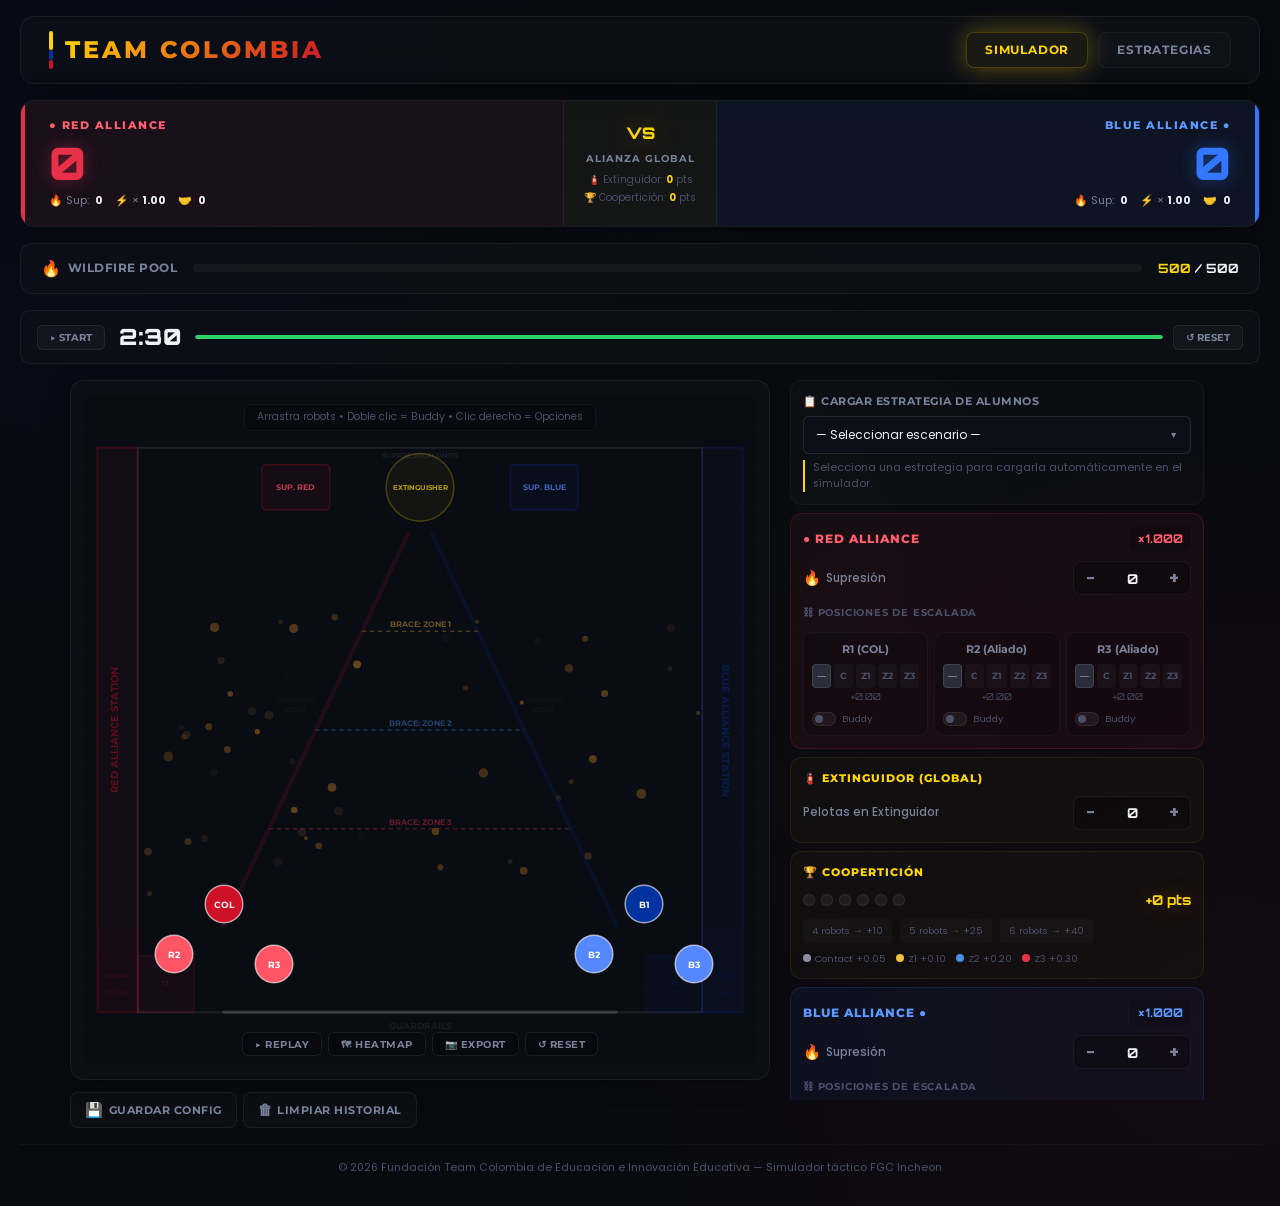
==== index.html @ 710220ea "Initial commit of FGC 2026 game simulator with premium UI and custom preset dropdown" ====
<!DOCTYPE html>
<html lang="es">
<head>
  <meta charset="UTF-8">
  <meta name="viewport" content="width=device-width, initial-scale=1.0">
  <title>Simulador de Juego FGC 2026 — Team Colombia | Igniting Innovation</title>
  <meta name="description" content="Simulador interactivo de puntuación para el FIRST Global Challenge 2026 Igniting Innovation. Calculadora visual con campo de juego tipo videojuego.">
  <link rel="preconnect" href="https://fonts.googleapis.com">
  <link rel="preconnect" href="https://fonts.gstatic.com" crossorigin>
  <link href="https://fonts.googleapis.com/css2?family=Montserrat:wght@400;600;700;800;900&family=Orbitron:wght@700;900&family=Poppins:wght@400;500;600&display=swap" rel="stylesheet">
  <link rel="stylesheet" href="style.css">
</head>
<body>
  <div class="app-container">

    <!-- ═══ Header ═══ -->
    <header class="app-header">
      <div class="logo-area">
        <span class="flag-stripe yellow"></span>
        <span class="flag-stripe blue"></span>
        <span class="flag-stripe red"></span>
        <h1>TEAM COLOMBIA</h1>
      </div>
      <nav class="nav-area">
        <a href="index.html" class="nav-link active">Simulador</a>
        <a href="estrategias.html" class="nav-link">Estrategias</a>
      </nav>
    </header>

    <!-- ═══ VS Scoreboard ═══ -->
    <div class="vs-scoreboard">
      <div class="vs-alliance red">
        <div class="vs-alliance-label">● RED ALLIANCE</div>
        <div class="vs-score" id="redTotalScore">0</div>
        <div class="vs-breakdown">
          <span>🔥 Sup: <strong id="redSupDisplay">0</strong></span>
          <span>⚡ ×<strong id="redMultDisplay">1.00</strong></span>
          <span>🤝 <strong id="redPartnerDisplay">0</strong></span>
        </div>
      </div>
      <div class="vs-center">
        <div class="vs-badge">VS</div>
        <div class="vs-global-label">Alianza Global</div>
        <div class="vs-global-items">
          <span>🧯 Extinguidor: <strong id="globalExtDisplay">0</strong> pts</span>
          <span>🏆 Coopertición: <strong id="globalCooptDisplay">0</strong> pts</span>
        </div>
      </div>
      <div class="vs-alliance blue">
        <div class="vs-alliance-label">BLUE ALLIANCE ●</div>
        <div class="vs-score" id="blueTotalScore">0</div>
        <div class="vs-breakdown">
          <span>🔥 Sup: <strong id="blueSupDisplay">0</strong></span>
          <span>⚡ ×<strong id="blueMultDisplay">1.00</strong></span>
          <span>🤝 <strong id="bluePartnerDisplay">0</strong></span>
        </div>
      </div>
    </div>

    <!-- ═══ Wildfire Pool ═══ -->
    <div class="wildfire-pool-bar">
      <div class="pool-label"><span class="fire-icon">🔥</span> WILDFIRE POOL</div>
      <div class="pool-track">
        <div class="pool-fill" id="poolFill">
          <div class="pool-fill-red" id="poolRed"></div>
          <div class="pool-fill-ext" id="poolExt"></div>
          <div class="pool-fill-blue" id="poolBlue"></div>
        </div>
      </div>
      <div class="pool-count"><span class="remaining" id="poolRemaining">500</span> / 500</div>
    </div>

    <!-- ═══ Timer Bar ═══ -->
    <div class="timer-bar">
      <button class="timer-btn" id="timerStartBtn">▶ START</button>
      <div class="timer-display" id="timerDisplay">2:30</div>
      <div class="timer-progress">
        <div class="timer-progress-fill" id="timerFill" style="width:100%"></div>
      </div>
      <button class="timer-btn" id="timerResetBtn">↺ RESET</button>
    </div>

    <!-- ═══ Main Workspace ═══ -->
    <div class="workspace">

      <!-- ─── Left: Field + Actions ─── -->
      <div class="field-panel">
        <div class="card" style="padding:12px;">
          <div class="canvas-wrapper">
            <canvas id="fieldCanvas" width="700" height="700"></canvas>
            <div class="canvas-tooltip" id="canvasTooltip">Arrastra robots • Doble clic = Buddy • Clic derecho = Opciones</div>
            <div class="canvas-hud">
              <button class="hud-btn" id="hudReplay">▶ Replay</button>
              <button class="hud-btn" id="hudHeatmap">🗺 Heatmap</button>
              <button class="hud-btn" id="hudExport">📷 Export</button>
              <button class="hud-btn" id="hudReset">↺ Reset</button>
            </div>
          </div>
        </div>

        <!-- Field Actions -->
        <div class="field-actions">
          <button class="action-btn" id="btnSaveConfig"><span class="icon">💾</span> Guardar Config</button>
          <button class="action-btn" id="btnClearLeaderboard"><span class="icon">🗑</span> Limpiar Historial</button>
        </div>

        <!-- Leaderboard -->
        <div class="card leaderboard-section" id="leaderboardCard" style="display:none;">
          <div class="card-header">
            <h3>🏆 LEADERBOARD DE CONFIGURACIONES</h3>
            <span class="badge">LOCAL</span>
          </div>
          <table class="leaderboard-table">
            <thead>
              <tr><th>#</th><th>Nombre</th><th>Red</th><th>Blue</th><th>Total</th></tr>
            </thead>
            <tbody id="leaderboardBody"></tbody>
          </table>
        </div>
      </div>

      <!-- ─── Right: Calculator Panel ─── -->
      <div class="calc-panel">

        <!-- Preset Selector -->
        <div class="preset-section">
          <label>📋 Cargar Estrategia de Alumnos</label>
          
          <!-- Hidden native select for engine compatibility -->
          <select id="presetSelect" style="display: none;">
            <option value="" disabled selected>— Seleccionar escenario —</option>
            <optgroup label="Equipo 1: Tania">
              <option value="tania_0">Peor Escenario (Buen Robot)</option>
              <option value="tania_1">Mismo Escenario + Rivales</option>
              <option value="tania_2">Mejor Escenario</option>
            </optgroup>
            <optgroup label="Equipo 2: Moncada & Ángel">
              <option value="moncada_0">Peor Escenario</option>
              <option value="moncada_1">Mismo Escenario + Rivales</option>
              <option value="moncada_2">2do Mejor Escenario</option>
              <option value="moncada_3">Mejor Escenario</option>
            </optgroup>
            <optgroup label="Equipo 3: Jhon & MdlA">
              <option value="jhon_0">Peor Escenario</option>
              <option value="jhon_1">Mejor Escenario</option>
            </optgroup>
            <optgroup label="Equipo 4: Sergio">
              <option value="team4_0">Peor Escenario</option>
              <option value="team4_1">Mejor Escenario</option>
            </optgroup>
          </select>

          <!-- Custom dropdown markup -->
          <div class="custom-dropdown" id="customPresetDropdown">
            <div class="dropdown-trigger" id="dropdownTrigger">
              <span id="dropdownSelectedValue">— Seleccionar escenario —</span>
              <span class="dropdown-arrow">▼</span>
            </div>
            <div class="dropdown-menu" id="dropdownMenu">
              <div class="dropdown-group">Equipo 1: Tania</div>
              <div class="dropdown-item" data-value="tania_0">Peor Escenario (Buen Robot)</div>
              <div class="dropdown-item" data-value="tania_1">Mismo Escenario + Rivales</div>
              <div class="dropdown-item" data-value="tania_2">Mejor Escenario</div>
              
              <div class="dropdown-group">Equipo 2: Moncada & Ángel</div>
              <div class="dropdown-item" data-value="moncada_0">Peor Escenario</div>
              <div class="dropdown-item" data-value="moncada_1">Mismo Escenario + Rivales</div>
              <div class="dropdown-item" data-value="moncada_2">2do Mejor Escenario</div>
              <div class="dropdown-item" data-value="moncada_3">Mejor Escenario</div>
              
              <div class="dropdown-group">Equipo 3: Jhon & MdlA</div>
              <div class="dropdown-item" data-value="jhon_0">Peor Escenario</div>
              <div class="dropdown-item" data-value="jhon_1">Mejor Escenario</div>
              
              <div class="dropdown-group">Equipo 4: Sergio</div>
              <div class="dropdown-item" data-value="team4_0">Peor Escenario</div>
              <div class="dropdown-item" data-value="team4_1">Mejor Escenario</div>
            </div>
          </div>

          <div class="preset-desc" id="presetDesc">Selecciona una estrategia para cargarla automáticamente en el simulador.</div>
        </div>

        <!-- ═══ RED ALLIANCE CALCULATOR ═══ -->
        <div class="alliance-calc red-calc">
          <div class="alliance-calc-header">
            <div class="alliance-calc-title">● Red Alliance</div>
            <div class="multiplier-badge" id="redMultBadge">×1.000</div>
          </div>

          <!-- Suppression Stepper -->
          <div class="stepper-row">
            <div class="stepper-label"><span class="icon">🔥</span> Supresión</div>
            <div class="stepper">
              <button class="stepper-btn" data-target="redSup" data-delta="-5">−</button>
              <input type="number" class="stepper-value" id="redSup" value="0" min="0" max="250">
              <button class="stepper-btn" data-target="redSup" data-delta="5">+</button>
            </div>
          </div>

          <!-- Climb Positions -->
          <div class="climb-section-label">⛓ Posiciones de Escalada</div>
          <div class="climb-grid">
            <!-- Red Robot 1 -->
            <div class="robot-climb-card">
              <div class="robot-name">R1 (COL)</div>
              <div class="zone-selector" data-robot="redR1">
                <div class="zone-opt" data-zone="none">—</div>
                <div class="zone-opt" data-zone="contact">C</div>
                <div class="zone-opt" data-zone="z1">Z1</div>
                <div class="zone-opt" data-zone="z2">Z2</div>
                <div class="zone-opt" data-zone="z3">Z3</div>
              </div>
              <div class="zone-bonus" id="redR1Bonus">+0.00</div>
              <div class="buddy-toggle" data-buddy="redR1">
                <div class="buddy-switch"></div>
                <div class="buddy-label">Buddy</div>
              </div>
            </div>
            <!-- Red Robot 2 -->
            <div class="robot-climb-card">
              <div class="robot-name">R2 (Aliado)</div>
              <div class="zone-selector" data-robot="redR2">
                <div class="zone-opt" data-zone="none">—</div>
                <div class="zone-opt" data-zone="contact">C</div>
                <div class="zone-opt" data-zone="z1">Z1</div>
                <div class="zone-opt" data-zone="z2">Z2</div>
                <div class="zone-opt" data-zone="z3">Z3</div>
              </div>
              <div class="zone-bonus" id="redR2Bonus">+0.00</div>
              <div class="buddy-toggle" data-buddy="redR2">
                <div class="buddy-switch"></div>
                <div class="buddy-label">Buddy</div>
              </div>
            </div>
            <!-- Red Robot 3 -->
            <div class="robot-climb-card">
              <div class="robot-name">R3 (Aliado)</div>
              <div class="zone-selector" data-robot="redR3">
                <div class="zone-opt" data-zone="none">—</div>
                <div class="zone-opt" data-zone="contact">C</div>
                <div class="zone-opt" data-zone="z1">Z1</div>
                <div class="zone-opt" data-zone="z2">Z2</div>
                <div class="zone-opt" data-zone="z3">Z3</div>
              </div>
              <div class="zone-bonus" id="redR3Bonus">+0.00</div>
              <div class="buddy-toggle" data-buddy="redR3">
                <div class="buddy-switch"></div>
                <div class="buddy-label">Buddy</div>
              </div>
            </div>
          </div>
        </div>

        <!-- ═══ EXTINGUISHER (Global) ═══ -->
        <div class="extinguisher-card">
          <div class="ext-header">🧯 Extinguidor (Global)</div>
          <div class="stepper-row">
            <div class="stepper-label">Pelotas en Extinguidor</div>
            <div class="stepper">
              <button class="stepper-btn" data-target="extSup" data-delta="-5">−</button>
              <input type="number" class="stepper-value" id="extSup" value="0" min="0" max="250">
              <button class="stepper-btn" data-target="extSup" data-delta="5">+</button>
            </div>
          </div>
        </div>

        <!-- ═══ COOPERTITION ═══ -->
        <div class="coopertition-card">
          <div class="coopertition-header">🏆 Coopertición</div>
          <div style="display:flex; align-items:center; gap:12px;">
            <div class="coopt-indicators" id="cooptDots">
              <div class="coopt-dot" data-idx="0"></div>
              <div class="coopt-dot" data-idx="1"></div>
              <div class="coopt-dot" data-idx="2"></div>
              <div class="coopt-dot" data-idx="3"></div>
              <div class="coopt-dot" data-idx="4"></div>
              <div class="coopt-dot" data-idx="5"></div>
            </div>
            <div class="coopt-bonus" id="cooptBonus">+0 pts</div>
          </div>
          <div class="coopt-tiers">
            <div class="coopt-tier" data-tier="4" id="tier4">4 robots → +10</div>
            <div class="coopt-tier" data-tier="5" id="tier5">5 robots → +25</div>
            <div class="coopt-tier" data-tier="6" id="tier6">6 robots → +40</div>
          </div>
          <div class="climb-legend">
            <div class="legend-item"><div class="legend-dot contact"></div> Contact +0.05</div>
            <div class="legend-item"><div class="legend-dot z1"></div> Z1 +0.10</div>
            <div class="legend-item"><div class="legend-dot z2"></div> Z2 +0.20</div>
            <div class="legend-item"><div class="legend-dot z3"></div> Z3 +0.30</div>
          </div>
        </div>

        <!-- ═══ BLUE ALLIANCE CALCULATOR ═══ -->
        <div class="alliance-calc blue-calc">
          <div class="alliance-calc-header">
            <div class="alliance-calc-title">Blue Alliance ●</div>
            <div class="multiplier-badge" id="blueMultBadge">×1.000</div>
          </div>

          <!-- Suppression Stepper -->
          <div class="stepper-row">
            <div class="stepper-label"><span class="icon">🔥</span> Supresión</div>
            <div class="stepper">
              <button class="stepper-btn" data-target="blueSup" data-delta="-5">−</button>
              <input type="number" class="stepper-value" id="blueSup" value="0" min="0" max="250">
              <button class="stepper-btn" data-target="blueSup" data-delta="5">+</button>
            </div>
          </div>

          <!-- Climb Positions -->
          <div class="climb-section-label">⛓ Posiciones de Escalada</div>
          <div class="climb-grid">
            <!-- Blue Robot 1 -->
            <div class="robot-climb-card">
              <div class="robot-name">B1 (Rival)</div>
              <div class="zone-selector" data-robot="blueR1">
                <div class="zone-opt" data-zone="none">—</div>
                <div class="zone-opt" data-zone="contact">C</div>
                <div class="zone-opt" data-zone="z1">Z1</div>
                <div class="zone-opt" data-zone="z2">Z2</div>
                <div class="zone-opt" data-zone="z3">Z3</div>
              </div>
              <div class="zone-bonus" id="blueR1Bonus">+0.00</div>
              <div class="buddy-toggle" data-buddy="blueR1">
                <div class="buddy-switch"></div>
                <div class="buddy-label">Buddy</div>
              </div>
            </div>
            <!-- Blue Robot 2 -->
            <div class="robot-climb-card">
              <div class="robot-name">B2 (Rival)</div>
              <div class="zone-selector" data-robot="blueR2">
                <div class="zone-opt" data-zone="none">—</div>
                <div class="zone-opt" data-zone="contact">C</div>
                <div class="zone-opt" data-zone="z1">Z1</div>
                <div class="zone-opt" data-zone="z2">Z2</div>
                <div class="zone-opt" data-zone="z3">Z3</div>
              </div>
              <div class="zone-bonus" id="blueR2Bonus">+0.00</div>
              <div class="buddy-toggle" data-buddy="blueR2">
                <div class="buddy-switch"></div>
                <div class="buddy-label">Buddy</div>
              </div>
            </div>
            <!-- Blue Robot 3 -->
            <div class="robot-climb-card">
              <div class="robot-name">B3 (Rival)</div>
              <div class="zone-selector" data-robot="blueR3">
                <div class="zone-opt" data-zone="none">—</div>
                <div class="zone-opt" data-zone="contact">C</div>
                <div class="zone-opt" data-zone="z1">Z1</div>
                <div class="zone-opt" data-zone="z2">Z2</div>
                <div class="zone-opt" data-zone="z3">Z3</div>
              </div>
              <div class="zone-bonus" id="blueR3Bonus">+0.00</div>
              <div class="buddy-toggle" data-buddy="blueR3">
                <div class="buddy-switch"></div>
                <div class="buddy-label">Buddy</div>
              </div>
            </div>
          </div>
        </div>

      </div><!-- /calc-panel -->
    </div><!-- /workspace -->

    <!-- ═══ Footer ═══ -->
    <footer class="app-footer">
      <p>&copy; 2026 Fundación Team Colombia de Educación e Innovación Educativa — Simulador táctico FGC Incheon</p>
    </footer>
  </div>

  <!-- Context Menu (hidden) -->
  <div class="context-menu" id="contextMenu">
    <div class="ctx-item" data-action="moveZ3">⬆ Mover a Zona 3</div>
    <div class="ctx-item" data-action="moveZ2">⬆ Mover a Zona 2</div>
    <div class="ctx-item" data-action="moveZ1">⬆ Mover a Zona 1</div>
    <div class="ctx-item" data-action="moveContact">⬆ Mover a Contacto</div>
    <div class="ctx-sep"></div>
    <div class="ctx-item" data-action="toggleBuddy">🔗 Toggle Buddy</div>
    <div class="ctx-item" data-action="resetRobot">↺ Resetear Robot</div>
  </div>

  <script src="index.js"></script>
</body>
</html>
---- style.css ----
/* ═══════════════════════════════════════════════════════════════
   FGC 2026 SIMULATOR — Premium Design System
   Team Colombia × Igniting Innovation
   ═══════════════════════════════════════════════════════════════ */

/* ── Design Tokens ───────────────────────────────────────────── */
:root {
  --color-bg: #080a10;
  --color-surface: rgba(14, 16, 24, 0.85);
  --color-surface-hover: rgba(22, 25, 36, 0.92);
  --color-surface-elevated: rgba(20, 23, 34, 0.9);
  --color-border: rgba(255, 255, 255, 0.06);
  --color-border-hover: rgba(255, 255, 255, 0.12);
  --color-text: #f0f2f8;
  --color-text-muted: #7a839a;
  --color-text-dim: #4a5068;

  /* Team Colombia */
  --col-yellow: #ffd700;
  --col-blue: #0033a0;
  --col-red: #ce1126;
  --col-green: #2dd264;

  /* Alliance Colors */
  --red-main: #e83048;
  --red-light: #ff5e6f;
  --red-bg: rgba(232, 48, 72, 0.06);
  --red-border: rgba(232, 48, 72, 0.18);
  --blue-main: #3377ff;
  --blue-light: #5c9aff;
  --blue-bg: rgba(51, 119, 255, 0.06);
  --blue-border: rgba(51, 119, 255, 0.18);

  /* Climb Zone Colors */
  --zone-none: #2a2d3a;
  --zone-contact: #8b8fa0;
  --zone-z1: #f0c040;
  --zone-z2: #4a90e2;
  --zone-z3: #e83048;

  /* Glows */
  --glow-yellow: 0 0 24px rgba(255, 215, 0, 0.35);
  --glow-red: 0 0 18px rgba(232, 48, 72, 0.4);
  --glow-blue: 0 0 18px rgba(51, 119, 255, 0.4);
  --glow-green: 0 0 18px rgba(45, 210, 100, 0.4);

  /* Fonts */
  --font-display: 'Montserrat', sans-serif;
  --font-score: 'Orbitron', sans-serif;
  --font-body: 'Poppins', sans-serif;

  /* Motion */
  --ease: cubic-bezier(0.25, 0.8, 0.25, 1);
  --transition: all 0.3s var(--ease);
  --transition-fast: all 0.15s var(--ease);
}

/* ── Reset ───────────────────────────────────────────────────── */
*, *::before, *::after {
  margin: 0;
  padding: 0;
  box-sizing: border-box;
}

body {
  background-color: var(--color-bg);
  background-image:
    radial-gradient(circle at 5% 10%, rgba(0, 51, 160, 0.06) 0%, transparent 40%),
    radial-gradient(circle at 95% 85%, rgba(206, 17, 38, 0.06) 0%, transparent 40%),
    radial-gradient(circle at 50% 50%, rgba(255, 215, 0, 0.015) 0%, transparent 50%);
  color: var(--color-text);
  font-family: var(--font-body);
  line-height: 1.6;
  min-height: 100vh;
  overflow-x: hidden;
}

::-webkit-scrollbar { width: 6px; height: 6px; }
::-webkit-scrollbar-track { background: transparent; }
::-webkit-scrollbar-thumb { background: rgba(255,255,255,0.08); border-radius: 3px; }
::-webkit-scrollbar-thumb:hover { background: rgba(255,255,255,0.16); }

a { text-decoration: none; color: inherit; }
button { cursor: pointer; font-family: inherit; }
select, input { font-family: inherit; }

/* ── App Layout ──────────────────────────────────────────────── */
.app-container {
  max-width: 1520px;
  margin: 0 auto;
  padding: 16px 20px;
  display: flex;
  flex-direction: column;
  gap: 16px;
}

/* ── Header ──────────────────────────────────────────────────── */
.app-header {
  display: flex;
  justify-content: space-between;
  align-items: center;
  background: var(--color-surface);
  backdrop-filter: blur(20px);
  -webkit-backdrop-filter: blur(20px);
  border: 1px solid var(--color-border);
  padding: 14px 28px;
  border-radius: 14px;
  box-shadow: 0 8px 32px rgba(0,0,0,0.35);
}

.logo-area {
  position: relative;
  display: flex;
  flex-direction: column;
  padding-left: 16px;
}

.logo-area h1 {
  font-family: var(--font-display);
  font-weight: 800;
  font-size: 1.5rem;
  letter-spacing: 3px;
  background: linear-gradient(135deg, var(--col-yellow), var(--col-red));
  -webkit-background-clip: text;
  -webkit-text-fill-color: transparent;
}

.flag-stripe { position: absolute; left: 0; width: 4px; border-radius: 2px; }
.flag-stripe.yellow { top: 0; height: 50%; background: var(--col-yellow); }
.flag-stripe.blue { top: 50%; height: 25%; background: var(--col-blue); }
.flag-stripe.red { top: 75%; height: 25%; background: var(--col-red); }

.nav-area { display: flex; align-items: center; gap: 10px; }

.nav-link {
  font-family: var(--font-display);
  font-weight: 700;
  font-size: 0.72rem;
  padding: 8px 18px;
  border-radius: 8px;
  text-transform: uppercase;
  letter-spacing: 0.8px;
  color: var(--color-text-muted);
  background: rgba(255,255,255,0.02);
  border: 1px solid rgba(255,255,255,0.04);
  transition: var(--transition);
}
.nav-link:hover {
  color: var(--color-text);
  background: rgba(255,255,255,0.05);
  border-color: rgba(255,255,255,0.12);
}
.nav-link.active {
  color: var(--col-yellow);
  background: rgba(255,215,0,0.06);
  border-color: rgba(255,215,0,0.2);
  box-shadow: var(--glow-yellow);
}

/* ── VS Scoreboard Bar ───────────────────────────────────────── */
.vs-scoreboard {
  display: grid;
  grid-template-columns: 1fr auto 1fr;
  gap: 0;
  background: var(--color-surface);
  backdrop-filter: blur(20px);
  border: 1px solid var(--color-border);
  border-radius: 14px;
  overflow: hidden;
  box-shadow: 0 8px 32px rgba(0,0,0,0.35);
}

.vs-alliance {
  padding: 16px 24px;
  display: flex;
  flex-direction: column;
  gap: 6px;
}

.vs-alliance.red { border-left: 4px solid var(--red-main); background: var(--red-bg); }
.vs-alliance.blue { border-right: 4px solid var(--blue-main); background: var(--blue-bg); text-align: right; }

.vs-alliance-label {
  font-family: var(--font-display);
  font-weight: 800;
  font-size: 0.7rem;
  letter-spacing: 1.5px;
  text-transform: uppercase;
}
.vs-alliance.red .vs-alliance-label { color: var(--red-light); }
.vs-alliance.blue .vs-alliance-label { color: var(--blue-light); }

.vs-score {
  font-family: var(--font-score);
  font-weight: 900;
  font-size: 2.8rem;
  line-height: 1;
  transition: var(--transition);
}
.vs-alliance.red .vs-score { color: var(--red-main); text-shadow: var(--glow-red); }
.vs-alliance.blue .vs-score { color: var(--blue-main); text-shadow: var(--glow-blue); }

.vs-breakdown {
  display: flex;
  gap: 12px;
  font-size: 0.68rem;
  color: var(--color-text-muted);
}
.vs-alliance.blue .vs-breakdown { justify-content: flex-end; }
.vs-breakdown span strong { color: var(--color-text); margin-left: 3px; }

.vs-center {
  display: flex;
  flex-direction: column;
  align-items: center;
  justify-content: center;
  padding: 12px 20px;
  background: rgba(255,215,0,0.03);
  border-left: 1px solid var(--color-border);
  border-right: 1px solid var(--color-border);
  min-width: 140px;
}

.vs-badge {
  font-family: var(--font-score);
  font-weight: 900;
  font-size: 1rem;
  color: var(--col-yellow);
  text-shadow: var(--glow-yellow);
  margin-bottom: 4px;
}

.vs-global-label {
  font-size: 0.6rem;
  font-family: var(--font-display);
  font-weight: 700;
  letter-spacing: 1px;
  text-transform: uppercase;
  color: var(--color-text-muted);
  margin-bottom: 6px;
}

.vs-global-items {
  display: flex;
  flex-direction: column;
  gap: 2px;
  font-size: 0.62rem;
  color: var(--color-text-dim);
  text-align: center;
}
.vs-global-items strong { color: var(--col-yellow); }

/* ── Wildfire Pool Bar ───────────────────────────────────────── */
.wildfire-pool-bar {
  background: var(--color-surface);
  backdrop-filter: blur(20px);
  border: 1px solid var(--color-border);
  border-radius: 12px;
  padding: 12px 20px;
  display: flex;
  align-items: center;
  gap: 16px;
}

.pool-label {
  font-family: var(--font-display);
  font-weight: 700;
  font-size: 0.72rem;
  letter-spacing: 0.5px;
  color: var(--color-text-muted);
  white-space: nowrap;
  display: flex;
  align-items: center;
  gap: 6px;
}

.pool-label .fire-icon { font-size: 1rem; }

.pool-track {
  flex: 1;
  height: 8px;
  background: rgba(255,255,255,0.04);
  border-radius: 4px;
  overflow: hidden;
  position: relative;
}

.pool-fill {
  height: 100%;
  border-radius: 4px;
  transition: width 0.5s var(--ease);
  display: flex;
}

.pool-fill-red {
  background: var(--red-main);
  height: 100%;
  transition: width 0.5s var(--ease);
}
.pool-fill-ext {
  background: var(--col-yellow);
  height: 100%;
  transition: width 0.5s var(--ease);
}
.pool-fill-blue {
  background: var(--blue-main);
  height: 100%;
  transition: width 0.5s var(--ease);
}

.pool-count {
  font-family: var(--font-score);
  font-weight: 700;
  font-size: 0.8rem;
  color: var(--color-text);
  white-space: nowrap;
}
.pool-count .remaining { color: var(--col-yellow); }

/* ── Main Workspace ──────────────────────────────────────────── */
.workspace {
  display: grid;
  grid-template-columns: minmax(auto, 700px) 420px;
  gap: 20px;
  justify-content: center;
  margin: 0 auto;
  width: 100%;
  min-height: 560px;
}

@media (max-width: 1100px) {
  .workspace { grid-template-columns: 1fr; }
}

/* ── Card System ─────────────────────────────────────────────── */
.card {
  background: var(--color-surface);
  backdrop-filter: blur(20px);
  -webkit-backdrop-filter: blur(20px);
  border: 1px solid var(--color-border);
  border-radius: 14px;
  padding: 18px;
  box-shadow: 0 6px 24px rgba(0,0,0,0.2);
  display: flex;
  flex-direction: column;
  gap: 14px;
  transition: var(--transition);
}

.card-header {
  display: flex;
  justify-content: space-between;
  align-items: center;
  border-bottom: 1px solid var(--color-border);
  padding-bottom: 12px;
}

.card-header h3 {
  font-family: var(--font-display);
  font-weight: 700;
  font-size: 0.85rem;
  letter-spacing: 0.5px;
}

.badge {
  font-size: 0.6rem;
  font-family: var(--font-display);
  font-weight: 700;
  padding: 3px 8px;
  border-radius: 5px;
  background: rgba(255,255,255,0.04);
  border: 1px solid rgba(255,255,255,0.06);
  color: var(--color-text-muted);
}

.badge.live {
  background: rgba(232,48,72,0.08);
  border-color: rgba(232,48,72,0.2);
  color: var(--red-light);
  animation: pulse 2s infinite;
}

@keyframes pulse {
  0%, 100% { opacity: 0.6; }
  50% { opacity: 1; }
}

/* ── Canvas / Field ──────────────────────────────────────────── */
.field-panel {
  display: flex;
  flex-direction: column;
  gap: 12px;
}

.canvas-wrapper {
  position: relative;
  width: 100%;
  max-width: 700px;
  margin: 0 auto;
  background: #060810;
  border-radius: 12px;
  border: 1px solid rgba(255,255,255,0.03);
  overflow: hidden;
  aspect-ratio: 1;
}

canvas {
  width: 100%;
  height: 100%;
  display: block;
  cursor: grab;
}
canvas:active { cursor: grabbing; }

.canvas-hud {
  position: absolute;
  bottom: 10px;
  left: 10px;
  right: 10px;
  display: flex;
  gap: 6px;
  justify-content: center;
  pointer-events: none;
}

.hud-btn {
  pointer-events: all;
  font-family: var(--font-display);
  font-weight: 700;
  font-size: 0.62rem;
  padding: 5px 12px;
  border-radius: 6px;
  border: 1px solid rgba(255,255,255,0.08);
  background: rgba(9,10,16,0.85);
  backdrop-filter: blur(8px);
  color: var(--color-text-muted);
  cursor: pointer;
  transition: var(--transition-fast);
  text-transform: uppercase;
  letter-spacing: 0.5px;
}
.hud-btn:hover {
  background: rgba(255,255,255,0.06);
  border-color: rgba(255,255,255,0.15);
  color: var(--color-text);
}
.hud-btn.active {
  color: var(--col-yellow);
  border-color: rgba(255,215,0,0.3);
  background: rgba(255,215,0,0.06);
}

.canvas-tooltip {
  position: absolute;
  top: 10px;
  left: 50%;
  transform: translateX(-50%);
  font-size: 0.65rem;
  color: var(--color-text-dim);
  background: rgba(9,10,16,0.8);
  backdrop-filter: blur(8px);
  padding: 4px 12px;
  border-radius: 5px;
  border: 1px solid rgba(255,255,255,0.04);
  pointer-events: none;
  transition: opacity 0.3s;
  white-space: nowrap;
}

/* ── Field Action Bar ────────────────────────────────────────── */
.field-actions {
  display: flex;
  gap: 6px;
  flex-wrap: wrap;
}

.action-btn {
  font-family: var(--font-display);
  font-weight: 700;
  font-size: 0.68rem;
  padding: 8px 14px;
  border-radius: 8px;
  border: 1px solid rgba(255,255,255,0.06);
  background: rgba(255,255,255,0.02);
  color: var(--color-text-muted);
  transition: var(--transition);
  text-transform: uppercase;
  letter-spacing: 0.5px;
  display: flex;
  align-items: center;
  gap: 5px;
}
.action-btn:hover {
  background: rgba(255,255,255,0.06);
  border-color: rgba(255,255,255,0.12);
  color: var(--color-text);
}
.action-btn .icon { font-size: 0.9rem; }

/* ── Right Panel (Calculator) ────────────────────────────────── */
.calc-panel {
  display: flex;
  flex-direction: column;
  gap: 8px;
  padding-right: 6px;
  max-height: calc(100vh - 180px);
  overflow-y: auto;
}

/* Custom scrollbar for scrollable panels */
.calc-panel::-webkit-scrollbar {
  width: 6px;
}
.calc-panel::-webkit-scrollbar-track {
  background: rgba(255, 255, 255, 0.01);
  border-radius: 3px;
}
.calc-panel::-webkit-scrollbar-thumb {
  background: rgba(255, 215, 0, 0.2);
  border-radius: 3px;
  border: 1px solid rgba(8, 10, 16, 0.9);
}
.calc-panel::-webkit-scrollbar-thumb:hover {
  background: rgba(255, 215, 0, 0.45);
}

/* ── Alliance Config Card ────────────────────────────────────── */
.alliance-calc {
  border-radius: 12px;
  padding: 12px;
  display: flex;
  flex-direction: column;
  gap: 10px;
}
.alliance-calc.red-calc {
  background: var(--red-bg);
  border: 1px solid var(--red-border);
}
.alliance-calc.blue-calc {
  background: var(--blue-bg);
  border: 1px solid var(--blue-border);
}

.alliance-calc-header {
  display: flex;
  justify-content: space-between;
  align-items: center;
}

.alliance-calc-title {
  font-family: var(--font-display);
  font-weight: 800;
  font-size: 0.75rem;
  letter-spacing: 1px;
  text-transform: uppercase;
}
.red-calc .alliance-calc-title { color: var(--red-light); }
.blue-calc .alliance-calc-title { color: var(--blue-light); }

.multiplier-badge {
  font-family: var(--font-score);
  font-weight: 700;
  font-size: 0.75rem;
  padding: 3px 8px;
  border-radius: 5px;
  background: rgba(0,0,0,0.2);
}
.red-calc .multiplier-badge { color: var(--red-light); }
.blue-calc .multiplier-badge { color: var(--blue-light); }

/* ── Climb Position Grid ─────────────────────────────────────── */
.climb-section-label {
  font-family: var(--font-display);
  font-weight: 700;
  font-size: 0.65rem;
  color: var(--color-text-dim);
  text-transform: uppercase;
  letter-spacing: 0.8px;
  display: flex;
  align-items: center;
  gap: 5px;
}

.climb-grid {
  display: grid;
  grid-template-columns: repeat(3, 1fr);
  gap: 6px;
}

.robot-climb-card {
  background: rgba(0,0,0,0.2);
  border: 1px solid rgba(255,255,255,0.04);
  border-radius: 10px;
  padding: 8px;
  display: flex;
  flex-direction: column;
  align-items: center;
  gap: 6px;
  transition: var(--transition);
}
.robot-climb-card:hover {
  border-color: rgba(255,255,255,0.08);
}

.robot-climb-card .robot-name {
  font-family: var(--font-display);
  font-weight: 700;
  font-size: 0.68rem;
  color: var(--color-text-muted);
}

/* Zone Selector: Visual Radio Buttons */
.zone-selector {
  display: flex;
  gap: 3px;
  width: 100%;
}

.zone-opt {
  flex: 1;
  padding: 4px 0;
  text-align: center;
  font-family: var(--font-display);
  font-weight: 700;
  font-size: 0.55rem;
  border-radius: 4px;
  border: 1px solid transparent;
  background: rgba(255,255,255,0.03);
  color: var(--color-text-dim);
  cursor: pointer;
  transition: var(--transition-fast);
  user-select: none;
}
.zone-opt:hover {
  background: rgba(255,255,255,0.06);
  color: var(--color-text-muted);
}

.zone-opt.active-none { background: var(--zone-none); color: #888; border-color: rgba(255,255,255,0.1); }
.zone-opt.active-contact { background: rgba(139,143,160,0.15); color: var(--zone-contact); border-color: rgba(139,143,160,0.3); }
.zone-opt.active-z1 { background: rgba(240,192,64,0.12); color: var(--zone-z1); border-color: rgba(240,192,64,0.3); }
.zone-opt.active-z2 { background: rgba(74,144,226,0.12); color: var(--zone-z2); border-color: rgba(74,144,226,0.3); }
.zone-opt.active-z3 { background: rgba(232,48,72,0.12); color: var(--zone-z3); border-color: rgba(232,48,72,0.3); box-shadow: 0 0 8px rgba(232,48,72,0.15); }

.zone-bonus {
  font-family: var(--font-score);
  font-size: 0.58rem;
  color: var(--color-text-dim);
  margin-top: -4px;
}

/* Buddy Toggle */
.buddy-toggle {
  display: flex;
  align-items: center;
  gap: 6px;
  width: 100%;
  cursor: pointer;
  user-select: none;
}

.buddy-switch {
  width: 24px;
  height: 14px;
  border-radius: 7px;
  background: rgba(255,255,255,0.06);
  border: 1px solid rgba(255,255,255,0.08);
  position: relative;
  transition: var(--transition-fast);
  flex-shrink: 0;
}

.buddy-switch::after {
  content: '';
  position: absolute;
  width: 8px;
  height: 8px;
  border-radius: 50%;
  background: var(--color-text-dim);
  top: 2px;
  left: 2px;
  transition: var(--transition-fast);
}

.buddy-toggle.active .buddy-switch {
  background: rgba(255,215,0,0.15);
  border-color: rgba(255,215,0,0.35);
}
.buddy-toggle.active .buddy-switch::after {
  background: var(--col-yellow);
  left: 12px;
  box-shadow: var(--glow-yellow);
}

.buddy-label {
  font-size: 0.6rem;
  color: var(--color-text-dim);
}
.buddy-toggle.active .buddy-label { color: var(--col-yellow); }

/* ── Stepper Controls ────────────────────────────────────────── */
.stepper-row {
  display: flex;
  align-items: center;
  gap: 10px;
}

.stepper-label {
  font-size: 0.72rem;
  font-weight: 500;
  color: var(--color-text-muted);
  flex: 1;
  display: flex;
  align-items: center;
  gap: 5px;
}
.stepper-label .icon { font-size: 0.9rem; }

.stepper {
  display: flex;
  align-items: center;
  gap: 0;
  background: rgba(0,0,0,0.25);
  border-radius: 8px;
  border: 1px solid rgba(255,255,255,0.06);
  overflow: hidden;
}

.stepper-btn {
  width: 32px;
  height: 32px;
  display: flex;
  align-items: center;
  justify-content: center;
  border: none;
  background: transparent;
  color: var(--color-text-muted);
  font-size: 1rem;
  font-weight: 700;
  cursor: pointer;
  transition: var(--transition-fast);
}
.stepper-btn:hover {
  background: rgba(255,255,255,0.06);
  color: var(--color-text);
}
.stepper-btn:active { transform: scale(0.9); }

.stepper-value {
  width: 52px;
  text-align: center;
  font-family: var(--font-score);
  font-weight: 700;
  font-size: 0.85rem;
  color: var(--color-text);
  border: none;
  background: transparent;
  outline: none;
  -moz-appearance: textfield;
}
.stepper-value::-webkit-outer-spin-button,
.stepper-value::-webkit-inner-spin-button {
  -webkit-appearance: none;
  margin: 0;
}

/* ── Coopertition Card ───────────────────────────────────────── */
.coopertition-card {
  background: rgba(255,215,0,0.02);
  border: 1px solid rgba(255,215,0,0.08);
  border-radius: 12px;
  padding: 12px;
  display: flex;
  flex-direction: column;
  gap: 8px;
}

.coopertition-header {
  font-family: var(--font-display);
  font-weight: 800;
  font-size: 0.7rem;
  color: var(--col-yellow);
  letter-spacing: 1px;
  text-transform: uppercase;
  display: flex;
  align-items: center;
  gap: 6px;
}

.coopt-indicators {
  display: flex;
  gap: 6px;
  align-items: center;
}

.coopt-dot {
  width: 12px;
  height: 12px;
  border-radius: 50%;
  background: rgba(255,255,255,0.06);
  border: 1px solid rgba(255,255,255,0.08);
  transition: var(--transition);
}
.coopt-dot.active-red { background: var(--red-main); border-color: var(--red-main); box-shadow: var(--glow-red); }
.coopt-dot.active-blue { background: var(--blue-main); border-color: var(--blue-main); box-shadow: var(--glow-blue); }

.coopt-bonus {
  font-family: var(--font-score);
  font-weight: 700;
  font-size: 0.85rem;
  color: var(--col-yellow);
  text-shadow: var(--glow-yellow);
  margin-left: auto;
}

.coopt-tiers {
  display: flex;
  gap: 8px;
}
.coopt-tier {
  font-size: 0.6rem;
  color: var(--color-text-dim);
  padding: 3px 8px;
  border-radius: 4px;
  background: rgba(255,255,255,0.02);
  border: 1px solid transparent;
  transition: var(--transition-fast);
}
.coopt-tier.active {
  color: var(--col-yellow);
  background: rgba(255,215,0,0.06);
  border-color: rgba(255,215,0,0.2);
}

/* ── Extinguisher Section ────────────────────────────────────── */
.extinguisher-card {
  background: rgba(255,215,0,0.02);
  border: 1px solid rgba(255,215,0,0.08);
  border-radius: 12px;
  padding: 12px;
  display: flex;
  flex-direction: column;
  gap: 8px;
}

.ext-header {
  font-family: var(--font-display);
  font-weight: 800;
  font-size: 0.7rem;
  color: var(--col-yellow);
  letter-spacing: 1px;
  text-transform: uppercase;
}

/* ── Preset Selector ─────────────────────────────────────────── */
.preset-section {
  background: rgba(255,255,255,0.015);
  border: 1px solid rgba(255,255,255,0.04);
  border-radius: 12px;
  padding: 12px;
  display: flex;
  flex-direction: column;
  gap: 6px;
}

.preset-section label {
  font-family: var(--font-display);
  font-weight: 700;
  font-size: 0.68rem;
  color: var(--color-text-muted);
  text-transform: uppercase;
  letter-spacing: 0.5px;
}

/* Custom Dropdown Styling */
.custom-dropdown {
  position: relative;
  width: 100%;
  user-select: none;
}

.dropdown-trigger {
  display: flex;
  justify-content: space-between;
  align-items: center;
  background: #0c0e18;
  border: 1px solid rgba(255, 255, 255, 0.1);
  border-radius: 6px;
  color: var(--color-text);
  font-size: 0.75rem;
  padding: 8px 12px;
  cursor: pointer;
  transition: var(--transition);
}

.dropdown-trigger:hover {
  border-color: var(--col-yellow);
  background: #121524;
}

.dropdown-arrow {
  font-size: 0.55rem;
  transition: transform 0.2s ease;
  color: var(--color-text-muted);
}

.custom-dropdown.open .dropdown-arrow {
  transform: rotate(180deg);
  color: var(--col-yellow);
}

.dropdown-menu {
  position: absolute;
  top: calc(100% + 6px);
  left: 0;
  width: 100%;
  background: rgba(12, 14, 24, 0.98);
  backdrop-filter: blur(25px);
  -webkit-backdrop-filter: blur(25px);
  border: 1px solid rgba(255, 255, 255, 0.12);
  border-radius: 8px;
  box-shadow: 0 10px 30px rgba(0,0,0,0.65);
  z-index: 100;
  max-height: 250px;
  overflow-y: auto;
  opacity: 0;
  transform: translateY(-8px);
  pointer-events: none;
  transition: opacity 0.2s ease, transform 0.2s ease;
  padding: 4px 0;
}

/* Custom scrollbar for custom dropdown menu */
.dropdown-menu::-webkit-scrollbar {
  width: 5px;
}
.dropdown-menu::-webkit-scrollbar-track {
  background: transparent;
}
.dropdown-menu::-webkit-scrollbar-thumb {
  background: rgba(255, 215, 0, 0.15);
  border-radius: 3px;
}

.custom-dropdown.open .dropdown-menu {
  opacity: 1;
  transform: translateY(0);
  pointer-events: all;
}

.dropdown-group {
  font-family: var(--font-display);
  font-weight: 700;
  font-size: 0.62rem;
  text-transform: uppercase;
  color: var(--col-yellow);
  letter-spacing: 0.8px;
  padding: 8px 12px 4px 12px;
  background: rgba(255, 215, 0, 0.02);
}

.dropdown-item {
  padding: 8px 16px;
  font-size: 0.72rem;
  color: var(--color-text-muted);
  cursor: pointer;
  transition: var(--transition-fast);
}

.dropdown-item:hover {
  background: rgba(255, 215, 0, 0.06);
  color: var(--color-text);
  padding-left: 20px;
}

.dropdown-item.selected {
  color: var(--col-yellow);
  background: rgba(255, 215, 0, 0.08);
  font-weight: 600;
}

.preset-desc {
  font-size: 0.68rem;
  color: var(--color-text-dim);
  line-height: 1.5;
  border-left: 2px solid var(--col-yellow);
  padding-left: 8px;
}

/* ── Timer ────────────────────────────────────────────────────── */
.timer-bar {
  display: flex;
  align-items: center;
  gap: 10px;
  background: var(--color-surface);
  border: 1px solid var(--color-border);
  border-radius: 10px;
  padding: 8px 16px;
}

.timer-display {
  font-family: var(--font-score);
  font-weight: 900;
  font-size: 1.4rem;
  color: var(--color-text);
  min-width: 70px;
  text-align: center;
  transition: color 0.3s;
}
.timer-display.warning { color: var(--col-yellow); }
.timer-display.critical { color: var(--red-main); animation: pulse 0.5s infinite; }

.timer-progress {
  flex: 1;
  height: 4px;
  background: rgba(255,255,255,0.04);
  border-radius: 2px;
  overflow: hidden;
}
.timer-progress-fill {
  height: 100%;
  background: var(--col-green);
  border-radius: 2px;
  transition: width 1s linear, background-color 0.5s;
}
.timer-progress-fill.warning { background: var(--col-yellow); }
.timer-progress-fill.critical { background: var(--red-main); }

.timer-btn {
  font-family: var(--font-display);
  font-weight: 700;
  font-size: 0.65rem;
  padding: 5px 12px;
  border-radius: 6px;
  border: 1px solid rgba(255,255,255,0.08);
  background: rgba(255,255,255,0.03);
  color: var(--color-text-muted);
  transition: var(--transition-fast);
  text-transform: uppercase;
}
.timer-btn:hover {
  background: rgba(255,255,255,0.06);
  color: var(--color-text);
}
.timer-btn.running {
  background: rgba(232,48,72,0.08);
  border-color: rgba(232,48,72,0.2);
  color: var(--red-light);
}

/* ── Leaderboard ─────────────────────────────────────────────── */
.leaderboard-section {
  margin-top: 4px;
}

.leaderboard-table {
  width: 100%;
  border-collapse: collapse;
  font-size: 0.68rem;
}
.leaderboard-table th {
  font-family: var(--font-display);
  font-weight: 700;
  font-size: 0.6rem;
  color: var(--color-text-dim);
  text-transform: uppercase;
  letter-spacing: 0.5px;
  padding: 6px 8px;
  text-align: left;
  border-bottom: 1px solid var(--color-border);
}
.leaderboard-table td {
  padding: 5px 8px;
  color: var(--color-text-muted);
  border-bottom: 1px solid rgba(255,255,255,0.02);
}
.leaderboard-table tr:hover td {
  background: rgba(255,255,255,0.02);
}
.leaderboard-table .lb-score {
  font-family: var(--font-score);
  font-weight: 700;
  color: var(--col-yellow);
}
.leaderboard-table .lb-rank {
  font-family: var(--font-score);
  font-weight: 700;
  color: var(--color-text-dim);
}

/* ── Climb Tones Legend ──────────────────────────────────────── */
.climb-legend {
  display: flex;
  gap: 10px;
  flex-wrap: wrap;
}
.legend-item {
  display: flex;
  align-items: center;
  gap: 4px;
  font-size: 0.6rem;
  color: var(--color-text-dim);
}
.legend-dot {
  width: 8px;
  height: 8px;
  border-radius: 50%;
}
.legend-dot.contact { background: var(--zone-contact); }
.legend-dot.z1 { background: var(--zone-z1); }
.legend-dot.z2 { background: var(--zone-z2); }
.legend-dot.z3 { background: var(--zone-z3); }

/* ── Footer ──────────────────────────────────────────────────── */
.app-footer {
  text-align: center;
  padding: 14px 0;
  border-top: 1px solid rgba(255,255,255,0.03);
}
.app-footer p {
  font-size: 0.68rem;
  color: var(--color-text-dim);
}

/* ── Context Menu ────────────────────────────────────────────── */
.context-menu {
  position: fixed;
  background: rgba(14,16,24,0.95);
  backdrop-filter: blur(20px);
  border: 1px solid rgba(255,255,255,0.1);
  border-radius: 10px;
  padding: 6px 0;
  min-width: 160px;
  box-shadow: 0 12px 40px rgba(0,0,0,0.5);
  z-index: 1000;
  display: none;
}
.context-menu.visible { display: block; }

.ctx-item {
  padding: 8px 16px;
  font-size: 0.72rem;
  color: var(--color-text-muted);
  cursor: pointer;
  transition: var(--transition-fast);
  display: flex;
  align-items: center;
  gap: 8px;
}
.ctx-item:hover {
  background: rgba(255,255,255,0.04);
  color: var(--color-text);
}
.ctx-sep {
  height: 1px;
  background: rgba(255,255,255,0.06);
  margin: 4px 0;
}

/* ── Animations ──────────────────────────────────────────────── */
@keyframes fadeInUp {
  from { opacity: 0; transform: translateY(12px); }
  to { opacity: 1; transform: translateY(0); }
}

@keyframes counterRoll {
  from { transform: translateY(100%); opacity: 0; }
  to { transform: translateY(0); opacity: 1; }
}

@keyframes glow-pulse {
  0%, 100% { box-shadow: 0 0 4px rgba(255,215,0,0.2); }
  50% { box-shadow: 0 0 16px rgba(255,215,0,0.4); }
}

.score-animated {
  animation: counterRoll 0.3s var(--ease);
}

/* ── Responsive ──────────────────────────────────────────────── */
@media (max-width: 768px) {
  .app-container { padding: 10px 12px; }
  .app-header { padding: 10px 16px; flex-wrap: wrap; gap: 8px; }
  .logo-area h1 { font-size: 1.1rem; }
  .nav-link { font-size: 0.6rem; padding: 6px 10px; }

  .vs-scoreboard { grid-template-columns: 1fr; }
  .vs-center { flex-direction: row; gap: 10px; padding: 8px 14px; }

  .workspace { grid-template-columns: 1fr; }
  .calc-panel { max-height: none; }
  .climb-grid { grid-template-columns: repeat(3, 1fr); }

  .vs-score { font-size: 2rem; }
}

/* ══════════════════════════════════════════════════════════════
   ESTRATEGIAS PAGE (estrategias.html) — Preserved styles
   ══════════════════════════════════════════════════════════════ */
.strategies-grid {
  display: grid;
  grid-template-columns: repeat(2, 1fr);
  gap: 24px;
}
@media (max-width: 900px) {
  .strategies-grid { grid-template-columns: 1fr; }
}

.team-card {
  border: 1px solid var(--color-border);
  background: var(--color-surface);
  border-radius: 16px;
  padding: 24px;
  box-shadow: 0 10px 35px rgba(0,0,0,0.25);
  display: flex;
  flex-direction: column;
  gap: 20px;
  position: relative;
  overflow: hidden;
}
.team-card::before {
  content: "";
  position: absolute;
  top: 0; left: 0;
  width: 100%; height: 4px;
}
.team-card.team-tania::before { background: linear-gradient(to right, var(--col-yellow), var(--col-blue)); }
.team-card.team-moncada::before { background: linear-gradient(to right, var(--col-blue), var(--col-red)); }
.team-card.team-jhon::before { background: linear-gradient(to right, var(--col-red), var(--col-yellow)); }
.team-card.team-team4::before { background: linear-gradient(to right, var(--col-yellow), #ffffff); }

.team-header {
  display: flex;
  justify-content: space-between;
  align-items: center;
  border-bottom: 1px solid rgba(255,255,255,0.06);
  padding-bottom: 12px;
}
.team-header h3 {
  font-family: var(--font-display);
  font-size: 1.25rem;
  font-weight: 800;
  letter-spacing: 0.5px;
}

.scenarios-container { display: flex; flex-direction: column; gap: 14px; }

.scenario-card {
  background: rgba(255,255,255,0.015);
  border: 1px solid rgba(255,255,255,0.04);
  border-radius: 12px;
  padding: 16px;
  display: flex;
  flex-direction: column;
  gap: 12px;
  transition: var(--transition);
}
.scenario-card:hover {
  background: rgba(255,255,255,0.03);
  border-color: rgba(255,255,255,0.08);
}

.scenario-type-badge {
  font-family: var(--font-display);
  font-weight: 800;
  font-size: 0.65rem;
  text-transform: uppercase;
  letter-spacing: 1px;
  padding: 3px 8px;
  border-radius: 4px;
  display: inline-block;
  margin-bottom: 4px;
}

.scenario-card.worst { border-left: 3px solid #ff5565; }
.scenario-card.worst .scenario-type-badge { background: rgba(255,85,101,0.1); color: #ff5565; }
.scenario-card.same { border-left: 3px solid #5588ff; }
.scenario-card.same .scenario-type-badge { background: rgba(85,136,255,0.1); color: #5588ff; }
.scenario-card.best { border-left: 3px solid var(--col-green); box-shadow: 0 0 15px rgba(61,190,98,0.04); }
.scenario-card.best .scenario-type-badge { background: rgba(61,190,98,0.1); color: var(--col-green); }

.scenario-top-line { display: flex; justify-content: space-between; align-items: center; }

.scenario-points {
  font-family: var(--font-score);
  font-size: 1.4rem;
  font-weight: 900;
  color: var(--col-yellow);
  text-shadow: var(--glow-yellow);
}

.scenario-spec-text {
  font-size: 0.78rem;
  color: var(--color-text-muted);
  line-height: 1.4;
}

.spec-metrics-grid {
  display: grid;
  grid-template-columns: repeat(4, 1fr);
  gap: 8px;
  background: rgba(0,0,0,0.15);
  border-radius: 8px;
  padding: 10px;
}
.metric-box {
  display: flex;
  flex-direction: column;
  align-items: center;
  text-align: center;
  gap: 2px;
}
.metric-box span {
  font-size: 0.62rem;
  color: var(--color-text-muted);
  text-transform: uppercase;
  letter-spacing: 0.3px;
}
.metric-box strong {
  font-size: 0.78rem;
  color: var(--color-text);
}
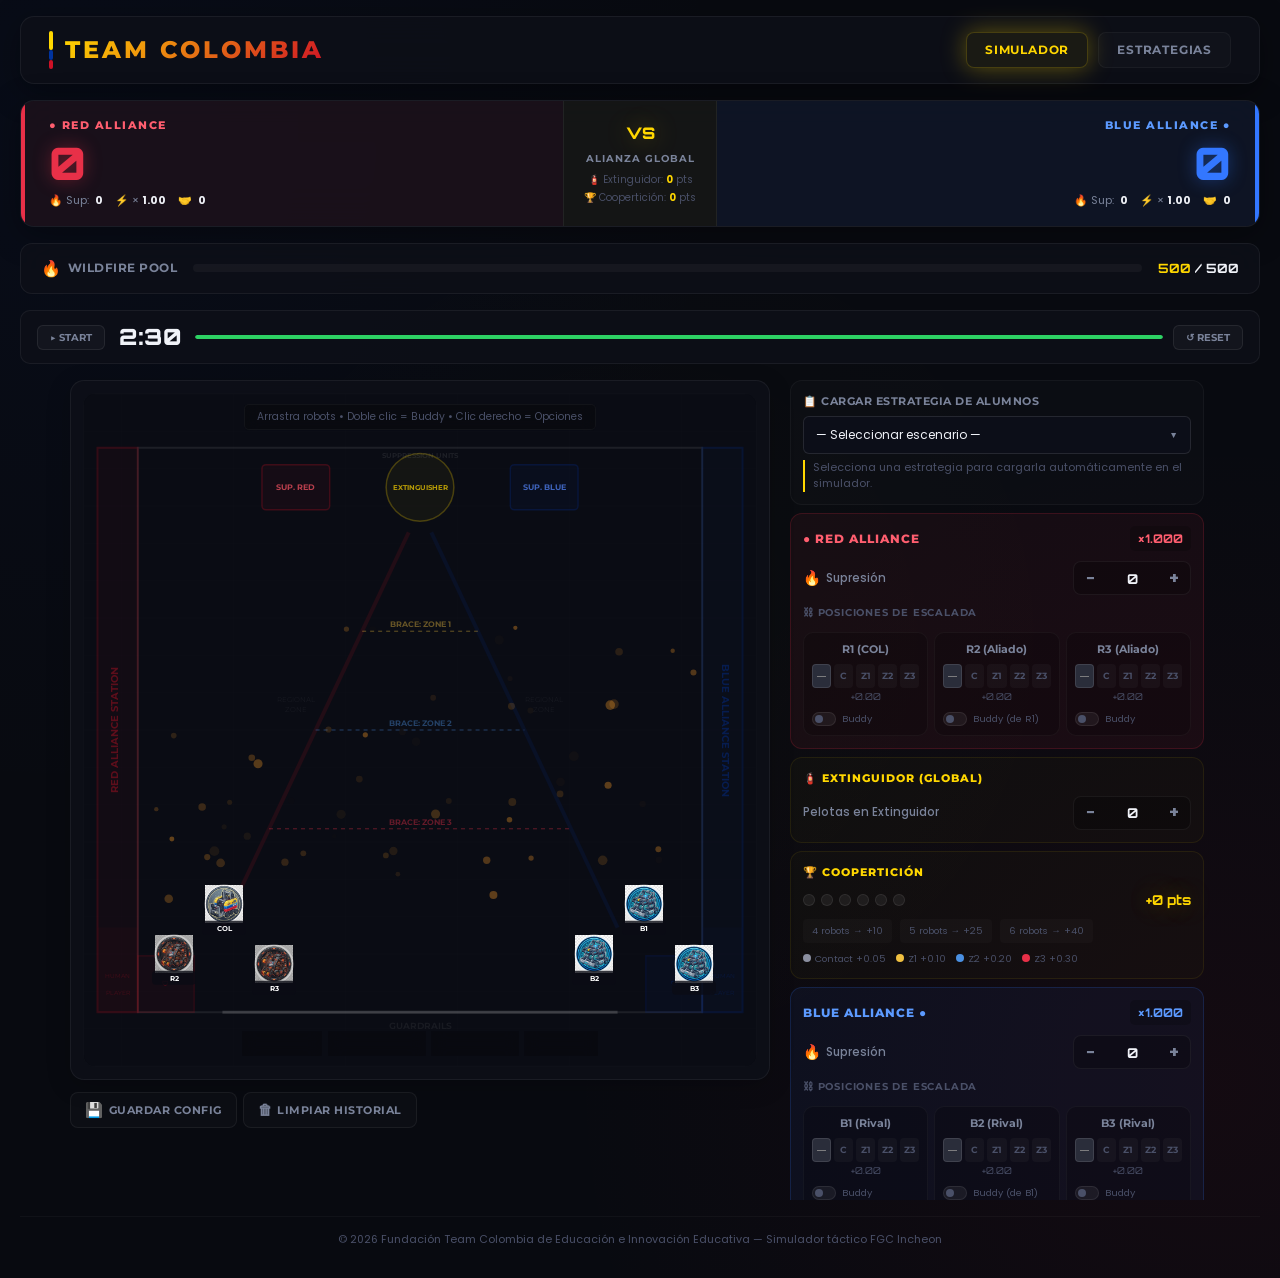
==== commit 1291b5c2: "Update simulator with premium robot avatars and flexible buddy chains (R3 -> R2 -> R1)" ====
--- a/index.html
+++ b/index.html
@@ -230,7 +230,7 @@
               <div class="zone-bonus" id="redR2Bonus">+0.00</div>
               <div class="buddy-toggle" data-buddy="redR2">
                 <div class="buddy-switch"></div>
-                <div class="buddy-label">Buddy</div>
+                <div class="buddy-label">Buddy (de R1)</div>
               </div>
             </div>
             <!-- Red Robot 3 -->
@@ -244,9 +244,15 @@
                 <div class="zone-opt" data-zone="z3">Z3</div>
               </div>
               <div class="zone-bonus" id="redR3Bonus">+0.00</div>
-              <div class="buddy-toggle" data-buddy="redR3">
-                <div class="buddy-switch"></div>
-                <div class="buddy-label">Buddy</div>
+              <div class="buddy-row" style="display: flex; align-items: center; justify-content: space-between; width: 100%; gap: 4px;">
+                <div class="buddy-toggle" data-buddy="redR3" style="flex: 1; min-width: 0;">
+                  <div class="buddy-switch"></div>
+                  <div class="buddy-label">Buddy</div>
+                </div>
+                <select class="buddy-target-select" id="redR3Target">
+                  <option value="redR1">de R1</option>
+                  <option value="redR2">de R2</option>
+                </select>
               </div>
             </div>
           </div>
@@ -328,7 +334,7 @@
                 <div class="buddy-label">Buddy</div>
               </div>
             </div>
-            <!-- Blue Robot 2 -->
+             <!-- Blue Robot 2 -->
             <div class="robot-climb-card">
               <div class="robot-name">B2 (Rival)</div>
               <div class="zone-selector" data-robot="blueR2">
@@ -341,7 +347,7 @@
               <div class="zone-bonus" id="blueR2Bonus">+0.00</div>
               <div class="buddy-toggle" data-buddy="blueR2">
                 <div class="buddy-switch"></div>
-                <div class="buddy-label">Buddy</div>
+                <div class="buddy-label">Buddy (de B1)</div>
               </div>
             </div>
             <!-- Blue Robot 3 -->
@@ -355,9 +361,15 @@
                 <div class="zone-opt" data-zone="z3">Z3</div>
               </div>
               <div class="zone-bonus" id="blueR3Bonus">+0.00</div>
-              <div class="buddy-toggle" data-buddy="blueR3">
-                <div class="buddy-switch"></div>
-                <div class="buddy-label">Buddy</div>
+              <div class="buddy-row" style="display: flex; align-items: center; justify-content: space-between; width: 100%; gap: 4px;">
+                <div class="buddy-toggle" data-buddy="blueR3" style="flex: 1; min-width: 0;">
+                  <div class="buddy-switch"></div>
+                  <div class="buddy-label">Buddy</div>
+                </div>
+                <select class="buddy-target-select" id="blueR3Target">
+                  <option value="blueR1">de B1</option>
+                  <option value="blueR2">de B2</option>
+                </select>
               </div>
             </div>
           </div>
@@ -379,7 +391,10 @@
     <div class="ctx-item" data-action="moveZ1">⬆ Mover a Zona 1</div>
     <div class="ctx-item" data-action="moveContact">⬆ Mover a Contacto</div>
     <div class="ctx-sep"></div>
-    <div class="ctx-item" data-action="toggleBuddy">🔗 Toggle Buddy</div>
+    <div class="ctx-item" id="ctxConnectR1" data-action="connectR1">🔗 Conectar a R1 / B1</div>
+    <div class="ctx-item" id="ctxConnectR2" data-action="connectR2">🔗 Conectar a R2 / B2</div>
+    <div class="ctx-item" id="ctxDisconnect" data-action="disconnectBuddy">🔗 Desconectar Buddy</div>
+    <div class="ctx-sep" id="ctxBuddySep"></div>
     <div class="ctx-item" data-action="resetRobot">↺ Resetear Robot</div>
   </div>
 
--- a/style.css
+++ b/style.css
@@ -503,8 +503,34 @@
   flex-direction: column;
   gap: 8px;
   padding-right: 6px;
-  max-height: calc(100vh - 180px);
+  max-height: 820px;
   overflow-y: auto;
+}
+
+.buddy-target-select {
+  background: rgba(12, 14, 24, 0.85);
+  border: 1px solid rgba(255, 255, 255, 0.08);
+  border-radius: 4px;
+  color: var(--color-text-muted);
+  font-family: var(--font-display);
+  font-weight: 700;
+  font-size: 0.58rem;
+  padding: 2px 4px;
+  cursor: pointer;
+  outline: none;
+  transition: var(--transition-fast);
+  max-width: 60px;
+  text-transform: uppercase;
+}
+
+.buddy-target-select:hover {
+  border-color: var(--col-yellow);
+  color: var(--color-text);
+}
+
+.buddy-target-select option {
+  background: #0c0e18;
+  color: var(--color-text);
 }
 
 /* Custom scrollbar for scrollable panels */
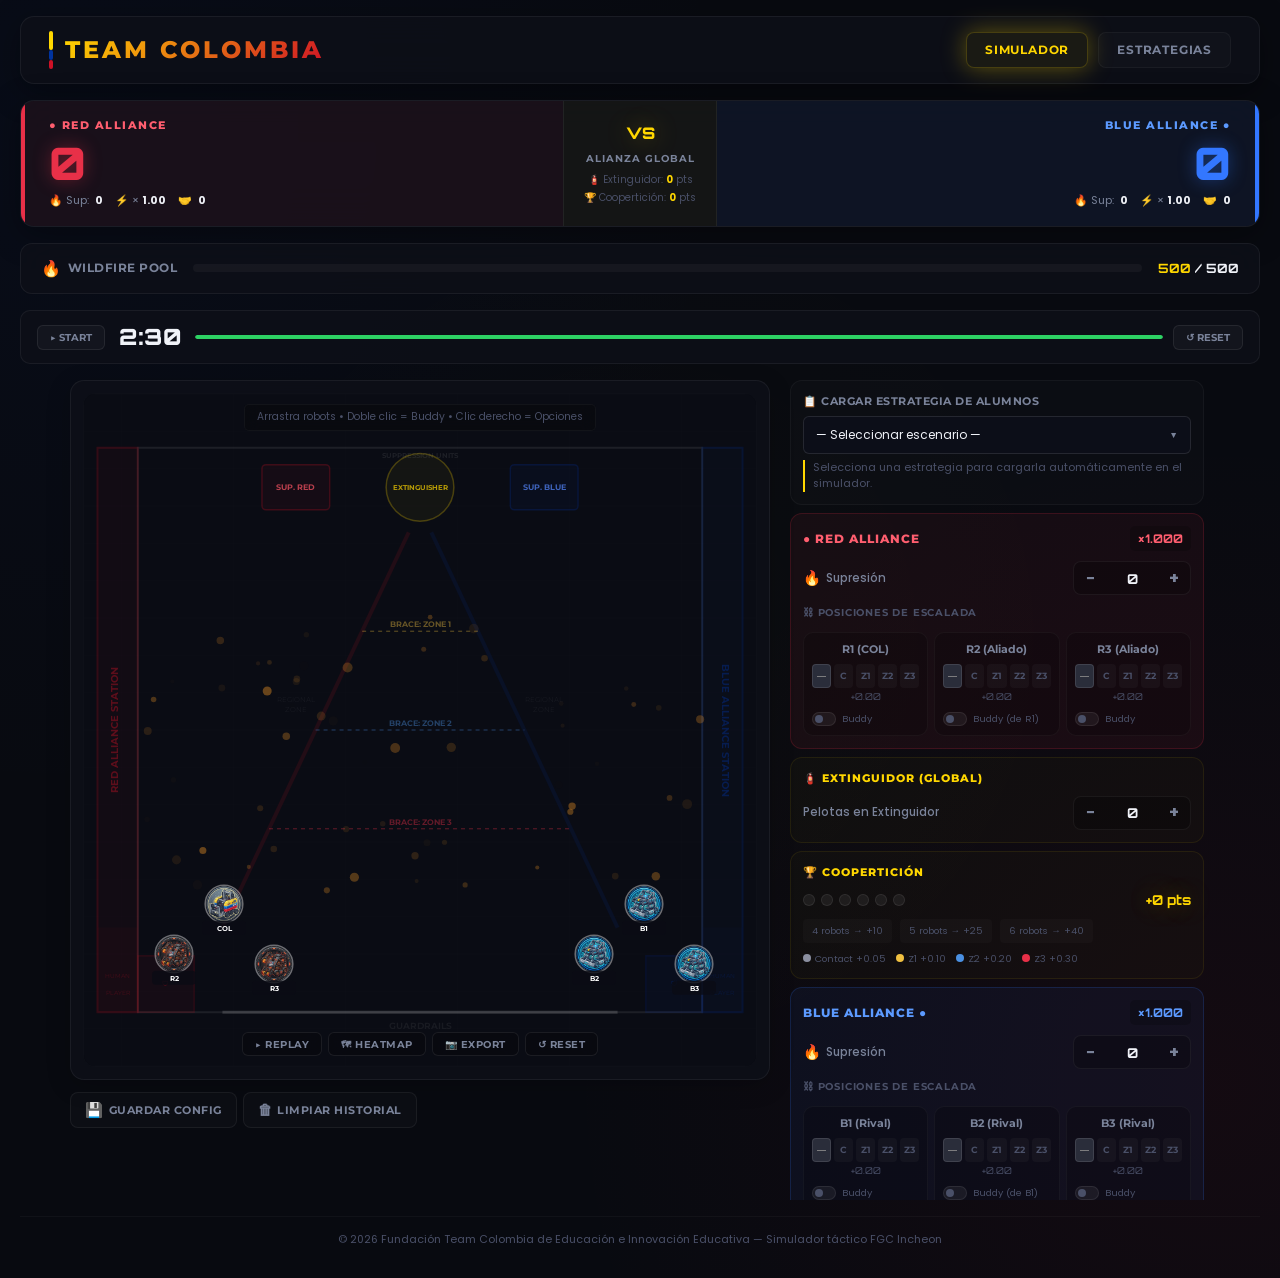
==== commit f0f97145: "Implement dynamic wildfire sum limit validation (max 500 total)" ====
--- a/index.html
+++ b/index.html
@@ -193,7 +193,7 @@
             <div class="stepper-label"><span class="icon">🔥</span> Supresión</div>
             <div class="stepper">
               <button class="stepper-btn" data-target="redSup" data-delta="-5">−</button>
-              <input type="number" class="stepper-value" id="redSup" value="0" min="0" max="250">
+              <input type="number" class="stepper-value" id="redSup" value="0" min="0" max="500">
               <button class="stepper-btn" data-target="redSup" data-delta="5">+</button>
             </div>
           </div>
@@ -265,7 +265,7 @@
             <div class="stepper-label">Pelotas en Extinguidor</div>
             <div class="stepper">
               <button class="stepper-btn" data-target="extSup" data-delta="-5">−</button>
-              <input type="number" class="stepper-value" id="extSup" value="0" min="0" max="250">
+              <input type="number" class="stepper-value" id="extSup" value="0" min="0" max="500">
               <button class="stepper-btn" data-target="extSup" data-delta="5">+</button>
             </div>
           </div>
@@ -310,7 +310,7 @@
             <div class="stepper-label"><span class="icon">🔥</span> Supresión</div>
             <div class="stepper">
               <button class="stepper-btn" data-target="blueSup" data-delta="-5">−</button>
-              <input type="number" class="stepper-value" id="blueSup" value="0" min="0" max="250">
+              <input type="number" class="stepper-value" id="blueSup" value="0" min="0" max="500">
               <button class="stepper-btn" data-target="blueSup" data-delta="5">+</button>
             </div>
           </div>
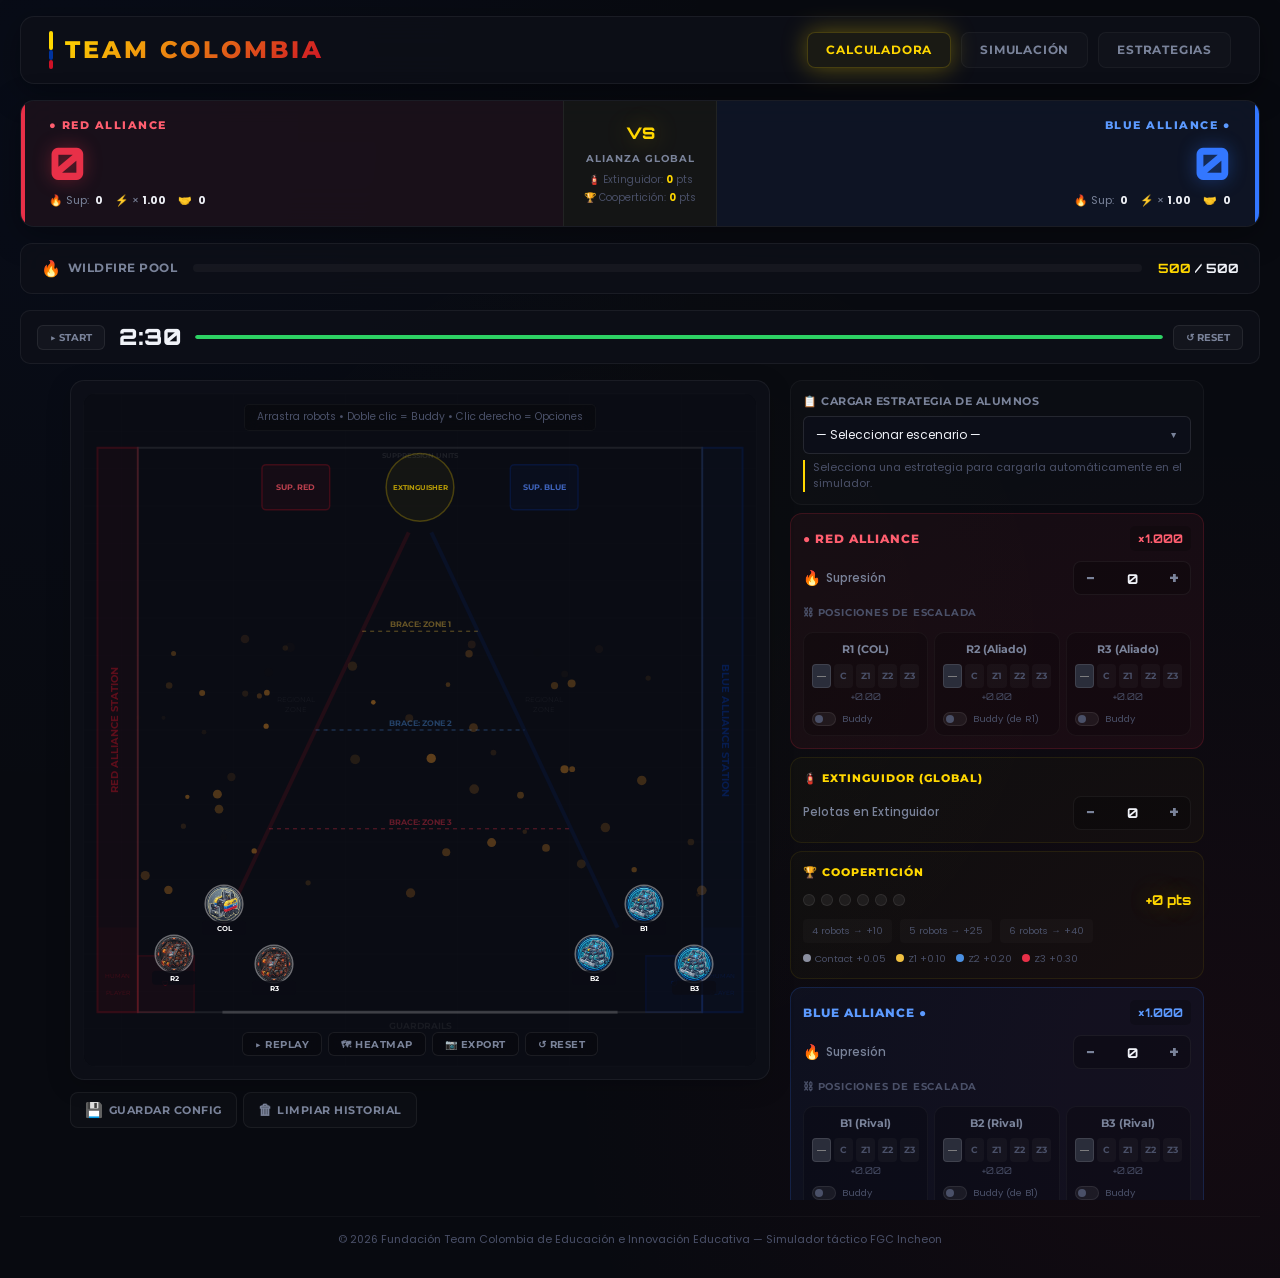
==== commit d13245cc: "feat: Add real-time 2D game simulation mode with physics engine, bot AI, and keyboard controls - Add" ====
--- a/index.html
+++ b/index.html
@@ -22,7 +22,8 @@
         <h1>TEAM COLOMBIA</h1>
       </div>
       <nav class="nav-area">
-        <a href="index.html" class="nav-link active">Simulador</a>
+        <a href="index.html" class="nav-link active">Calculadora</a>
+        <a href="simulacion.html" class="nav-link">Simulación</a>
         <a href="estrategias.html" class="nav-link">Estrategias</a>
       </nav>
     </header>
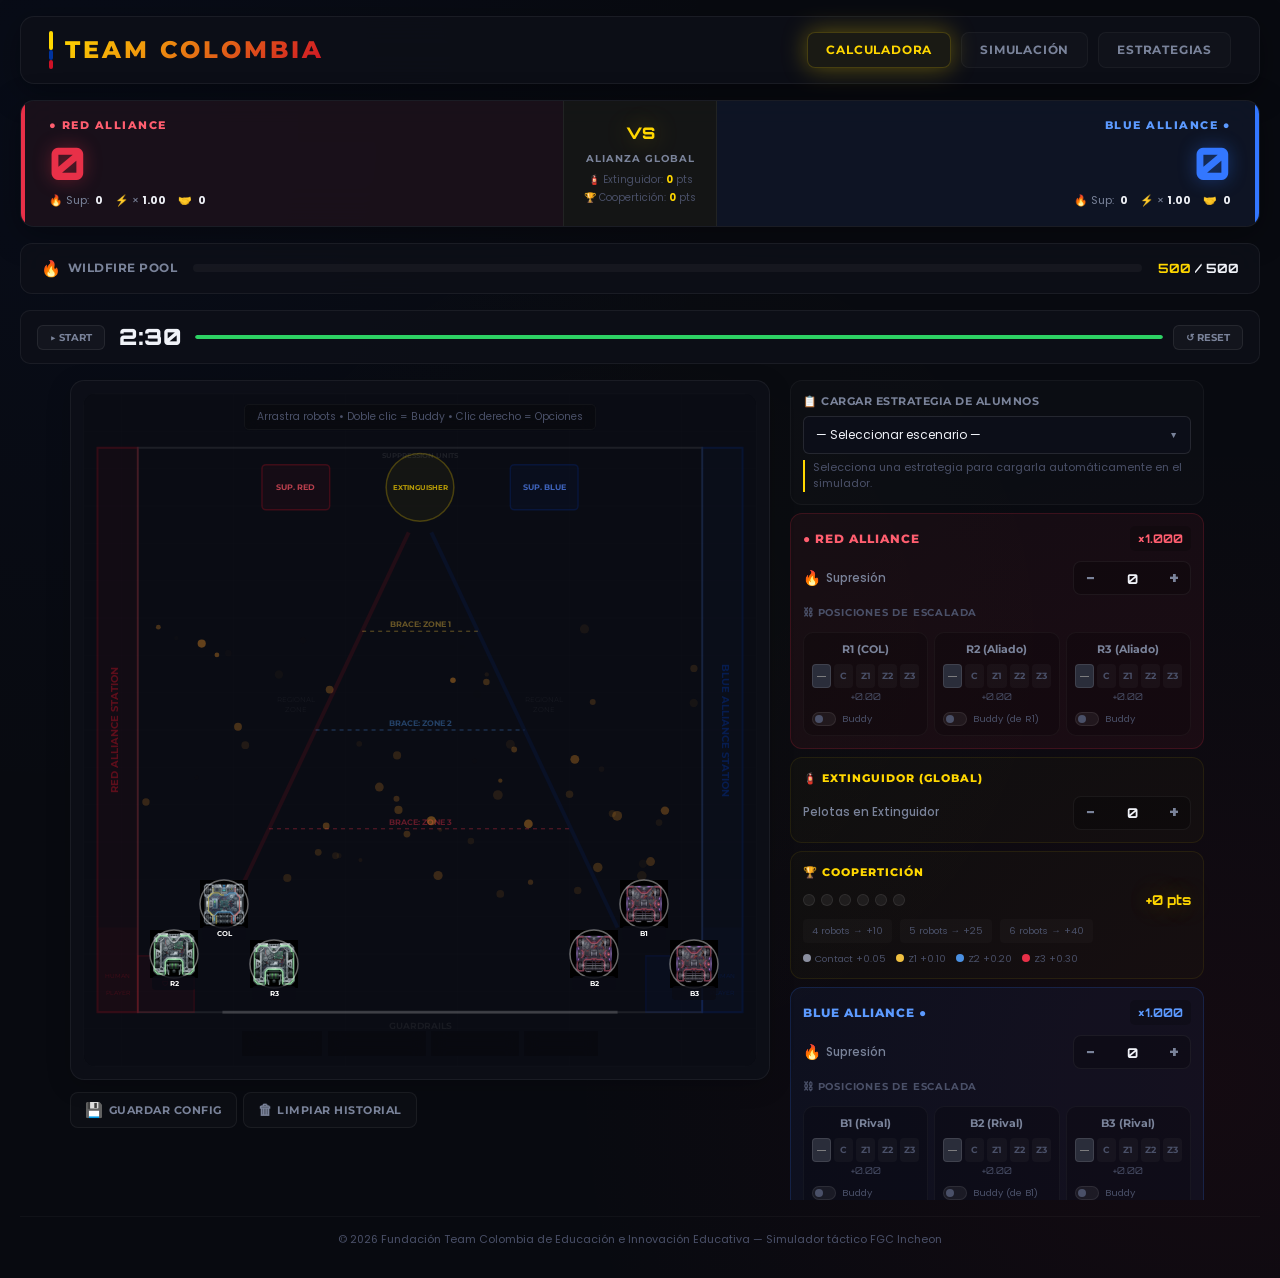
==== commit b1e5e3c0: "feat: add favicon from official sticker resources and link in all HTML pages" ====
--- a/index.html
+++ b/index.html
@@ -5,6 +5,7 @@
   <meta name="viewport" content="width=device-width, initial-scale=1.0">
   <title>Simulador de Juego FGC 2026 — Team Colombia | Igniting Innovation</title>
   <meta name="description" content="Simulador interactivo de puntuación para el FIRST Global Challenge 2026 Igniting Innovation. Calculadora visual con campo de juego tipo videojuego.">
+  <link rel="icon" type="image/png" href="favicon.png">
   <link rel="preconnect" href="https://fonts.googleapis.com">
   <link rel="preconnect" href="https://fonts.gstatic.com" crossorigin>
   <link href="https://fonts.googleapis.com/css2?family=Montserrat:wght@400;600;700;800;900&family=Orbitron:wght@700;900&family=Poppins:wght@400;500;600&display=swap" rel="stylesheet">
